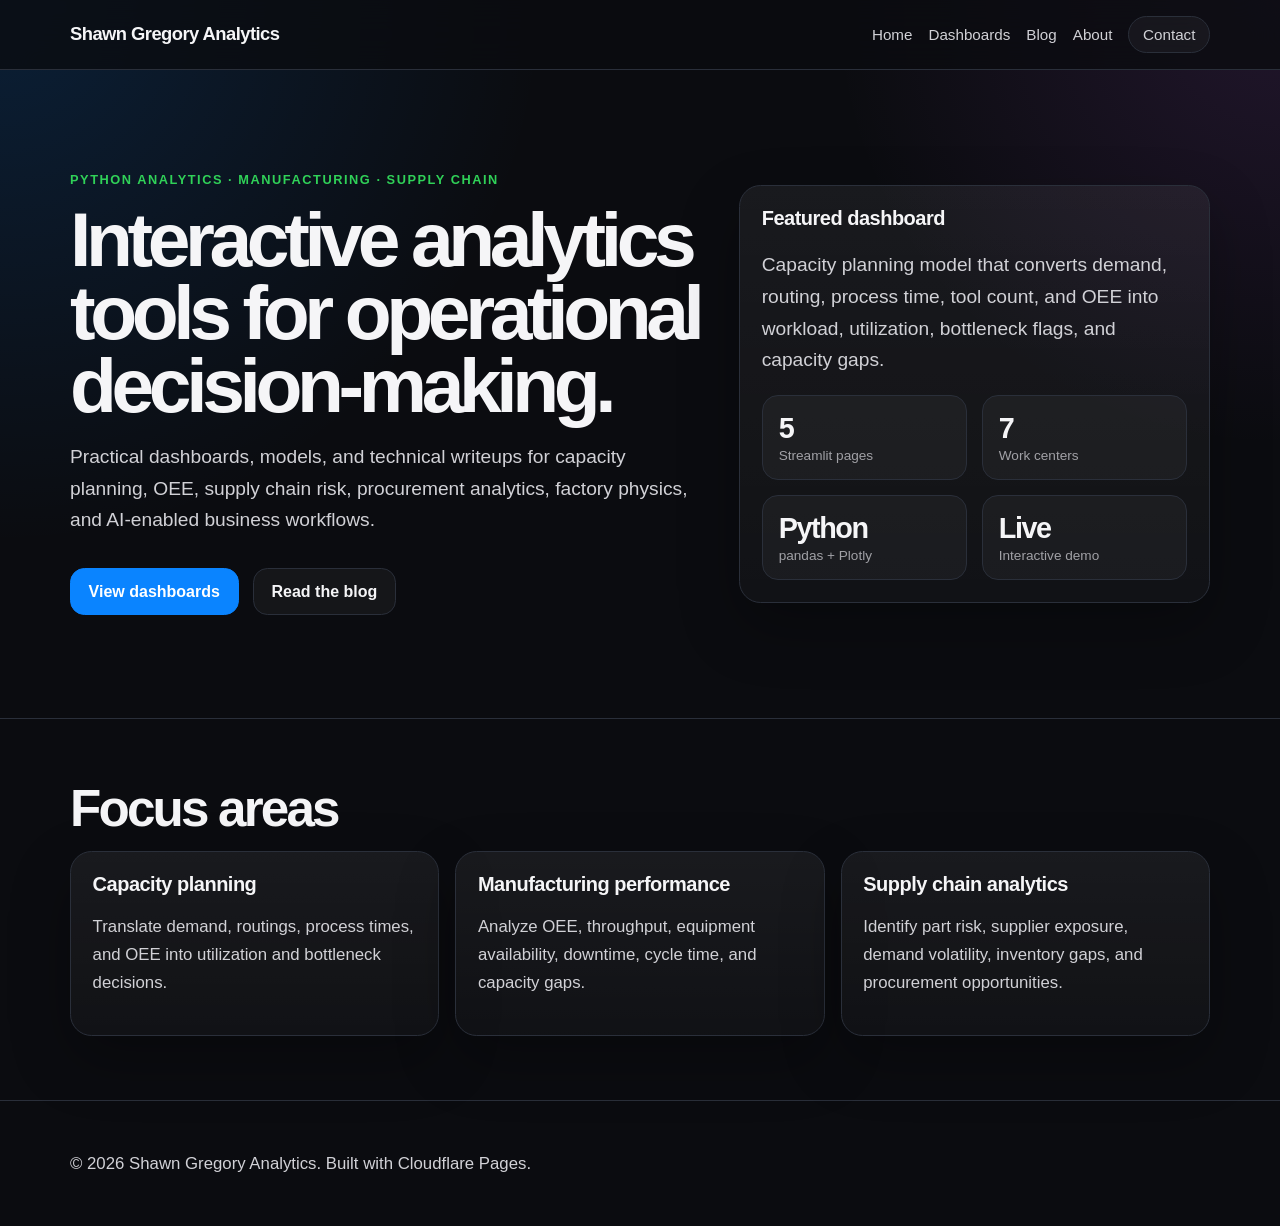
==== index.html @ cc448e8a "Create Cloudflare Pages website" ====
<!DOCTYPE html>
<html lang="en">
<head>
  <meta charset="UTF-8" />
  <meta name="viewport" content="width=device-width, initial-scale=1.0" />
  <title>Shawn Gregory Analytics</title>
  <meta name="description" content="Interactive Python dashboards for manufacturing, supply chain, capacity planning, and operational analytics." />
  <link rel="stylesheet" href="/assets/styles.css" />
</head>
<body>
  <header class="site-header">
  <nav class="nav">
    <a class="brand" href="/">Shawn Gregory Analytics</a>
    <div class="nav-links">
      <a href="/">Home</a>
      <a href="/dashboards.html">Dashboards</a>
      <a href="/blog.html">Blog</a>
      <a href="/about.html">About</a>
      <a class="nav-cta" href="/contact.html">Contact</a>
    </div>
  </nav>
</header>

  <main>
    <section class="container hero">
      <div>
        <div class="eyebrow">Python analytics · Manufacturing · Supply chain</div>
        <h1>Interactive analytics tools for operational decision-making.</h1>
        <p>
          Practical dashboards, models, and technical writeups for capacity planning,
          OEE, supply chain risk, procurement analytics, factory physics, and AI-enabled
          business workflows.
        </p>
        <div class="actions">
          <a class="button primary" href="/dashboards.html">View dashboards</a>
          <a class="button secondary" href="/blog.html">Read the blog</a>
        </div>
      </div>

      <aside class="card hero-card">
        <h3>Featured dashboard</h3>
        <p>
          Capacity planning model that converts demand, routing, process time,
          tool count, and OEE into workload, utilization, bottleneck flags, and
          capacity gaps.
        </p>
        <div class="metric-grid">
          <div class="metric">
            <div class="value">5</div>
            <div class="label">Streamlit pages</div>
          </div>
          <div class="metric">
            <div class="value">7</div>
            <div class="label">Work centers</div>
          </div>
          <div class="metric">
            <div class="value">Python</div>
            <div class="label">pandas + Plotly</div>
          </div>
          <div class="metric">
            <div class="value">Live</div>
            <div class="label">Interactive demo</div>
          </div>
        </div>
      </aside>
    </section>

    <section class="section">
      <div class="container">
        <h2>Focus areas</h2>
        <div class="grid-3">
          <article class="card">
            <h3>Capacity planning</h3>
            <p>Translate demand, routings, process times, and OEE into utilization and bottleneck decisions.</p>
          </article>
          <article class="card">
            <h3>Manufacturing performance</h3>
            <p>Analyze OEE, throughput, equipment availability, downtime, cycle time, and capacity gaps.</p>
          </article>
          <article class="card">
            <h3>Supply chain analytics</h3>
            <p>Identify part risk, supplier exposure, demand volatility, inventory gaps, and procurement opportunities.</p>
          </article>
        </div>
      </div>
    </section>
  </main>

  <footer class="site-footer">
  <div class="container">
    <p>© <span data-year></span> Shawn Gregory Analytics. Built with Cloudflare Pages.</p>
  </div>
</footer>
<script src="/assets/script.js"></script>
</body>
</html>
---- assets/styles.css ----
:root {
  --bg: #0b0c10;
  --panel: #11131a;
  --panel-2: #161a22;
  --border: #2a2f3a;
  --text: #f5f5f7;
  --muted: #a1a1a6;
  --muted-2: #d1d1d6;
  --blue: #0a84ff;
  --green: #30d158;
  --orange: #ff9f0a;
  --red: #ff453a;
  --purple: #bf5af2;
  --shadow: 0 24px 60px rgba(0, 0, 0, 0.28);
}

* {
  box-sizing: border-box;
}

body {
  margin: 0;
  font-family: Arial, Helvetica, sans-serif;
  background:
    radial-gradient(circle at top left, rgba(10, 132, 255, 0.16), transparent 34rem),
    radial-gradient(circle at top right, rgba(191, 90, 242, 0.12), transparent 28rem),
    var(--bg);
  color: var(--text);
}

a {
  color: inherit;
}

.site-header {
  position: sticky;
  top: 0;
  z-index: 100;
  backdrop-filter: blur(18px);
  background: rgba(11, 12, 16, 0.78);
  border-bottom: 1px solid var(--border);
}

.nav {
  max-width: 1180px;
  margin: 0 auto;
  padding: 1rem 1.25rem;
  display: flex;
  align-items: center;
  justify-content: space-between;
  gap: 1.25rem;
}

.brand {
  text-decoration: none;
  font-weight: 800;
  letter-spacing: -0.03em;
  font-size: 1.15rem;
}

.nav-links {
  display: flex;
  gap: 1rem;
  align-items: center;
}

.nav-links a {
  color: var(--muted-2);
  text-decoration: none;
  font-size: 0.95rem;
}

.nav-links a:hover {
  color: var(--text);
}

.nav-cta {
  border: 1px solid var(--border);
  border-radius: 999px;
  padding: 0.55rem 0.85rem;
  background: rgba(255, 255, 255, 0.04);
}

.container {
  max-width: 1180px;
  margin: 0 auto;
  padding: 4rem 1.25rem;
}

.hero {
  display: grid;
  grid-template-columns: minmax(0, 1.15fr) minmax(320px, 0.85fr);
  gap: 2rem;
  align-items: center;
  min-height: 72vh;
}

.eyebrow {
  color: var(--green);
  font-weight: 700;
  text-transform: uppercase;
  letter-spacing: 0.12em;
  font-size: 0.8rem;
}

h1 {
  font-size: clamp(2.6rem, 6vw, 5.2rem);
  line-height: 0.95;
  letter-spacing: -0.07em;
  margin: 1rem 0;
}

h2 {
  font-size: clamp(2rem, 4vw, 3.25rem);
  line-height: 1.02;
  letter-spacing: -0.055em;
  margin: 0 0 1rem;
}

h3 {
  font-size: 1.25rem;
  letter-spacing: -0.025em;
  margin: 0 0 0.5rem;
}

p {
  color: var(--muted-2);
  font-size: 1.05rem;
  line-height: 1.65;
}

.hero p {
  font-size: 1.2rem;
  max-width: 760px;
}

.actions {
  display: flex;
  flex-wrap: wrap;
  gap: 0.9rem;
  margin-top: 2rem;
}

.button {
  display: inline-flex;
  align-items: center;
  justify-content: center;
  border-radius: 0.9rem;
  padding: 0.85rem 1.1rem;
  text-decoration: none;
  font-weight: 800;
  border: 1px solid var(--border);
}

.button.primary {
  background: var(--blue);
  border-color: var(--blue);
  color: white;
}

.button.secondary {
  background: rgba(255, 255, 255, 0.04);
  color: var(--text);
}

.card {
  background: linear-gradient(180deg, rgba(255,255,255,0.06), rgba(255,255,255,0.025));
  border: 1px solid var(--border);
  border-radius: 1.35rem;
  padding: 1.35rem;
  box-shadow: var(--shadow);
}

.hero-card {
  min-height: 340px;
}

.metric-grid {
  display: grid;
  grid-template-columns: repeat(2, minmax(0, 1fr));
  gap: 0.9rem;
  margin-top: 1.2rem;
}

.metric {
  background: rgba(255, 255, 255, 0.04);
  border: 1px solid var(--border);
  border-radius: 1rem;
  padding: 1rem;
}

.metric .value {
  font-size: 1.8rem;
  font-weight: 900;
  letter-spacing: -0.05em;
}

.metric .label {
  color: var(--muted);
  font-size: 0.85rem;
  margin-top: 0.2rem;
}

.section {
  border-top: 1px solid var(--border);
}

.grid-3 {
  display: grid;
  grid-template-columns: repeat(3, minmax(0, 1fr));
  gap: 1rem;
}

.grid-2 {
  display: grid;
  grid-template-columns: repeat(2, minmax(0, 1fr));
  gap: 1rem;
}

.tag-list {
  display: flex;
  flex-wrap: wrap;
  gap: 0.5rem;
  margin-top: 1rem;
}

.tag {
  border: 1px solid var(--border);
  border-radius: 999px;
  color: var(--muted-2);
  background: rgba(255, 255, 255, 0.035);
  padding: 0.35rem 0.65rem;
  font-size: 0.85rem;
}

.dashboard-header {
  padding-bottom: 1rem;
}

.app-frame {
  width: 100%;
  height: min(92vh, 980px);
  border: 1px solid var(--border);
  border-radius: 1.2rem;
  overflow: hidden;
  background: var(--panel-2);
  box-shadow: var(--shadow);
}

.app-frame iframe {
  width: 100%;
  height: 100%;
  border: none;
}

.notice {
  border-left: 4px solid var(--blue);
  background: rgba(10, 132, 255, 0.08);
  padding: 1rem;
  border-radius: 0.8rem;
  color: var(--muted-2);
}

.post-list {
  display: grid;
  gap: 1rem;
}

.post-link {
  display: block;
  text-decoration: none;
}

.site-footer {
  border-top: 1px solid var(--border);
  color: var(--muted);
}

.site-footer .container {
  padding-top: 2rem;
  padding-bottom: 2rem;
}

@media (max-width: 850px) {
  .hero,
  .grid-3,
  .grid-2 {
    grid-template-columns: 1fr;
  }

  .nav {
    align-items: flex-start;
    flex-direction: column;
  }

  .nav-links {
    flex-wrap: wrap;
  }

  .container {
    padding-top: 2.5rem;
    padding-bottom: 2.5rem;
  }

  .app-frame {
    height: 760px;
  }
}
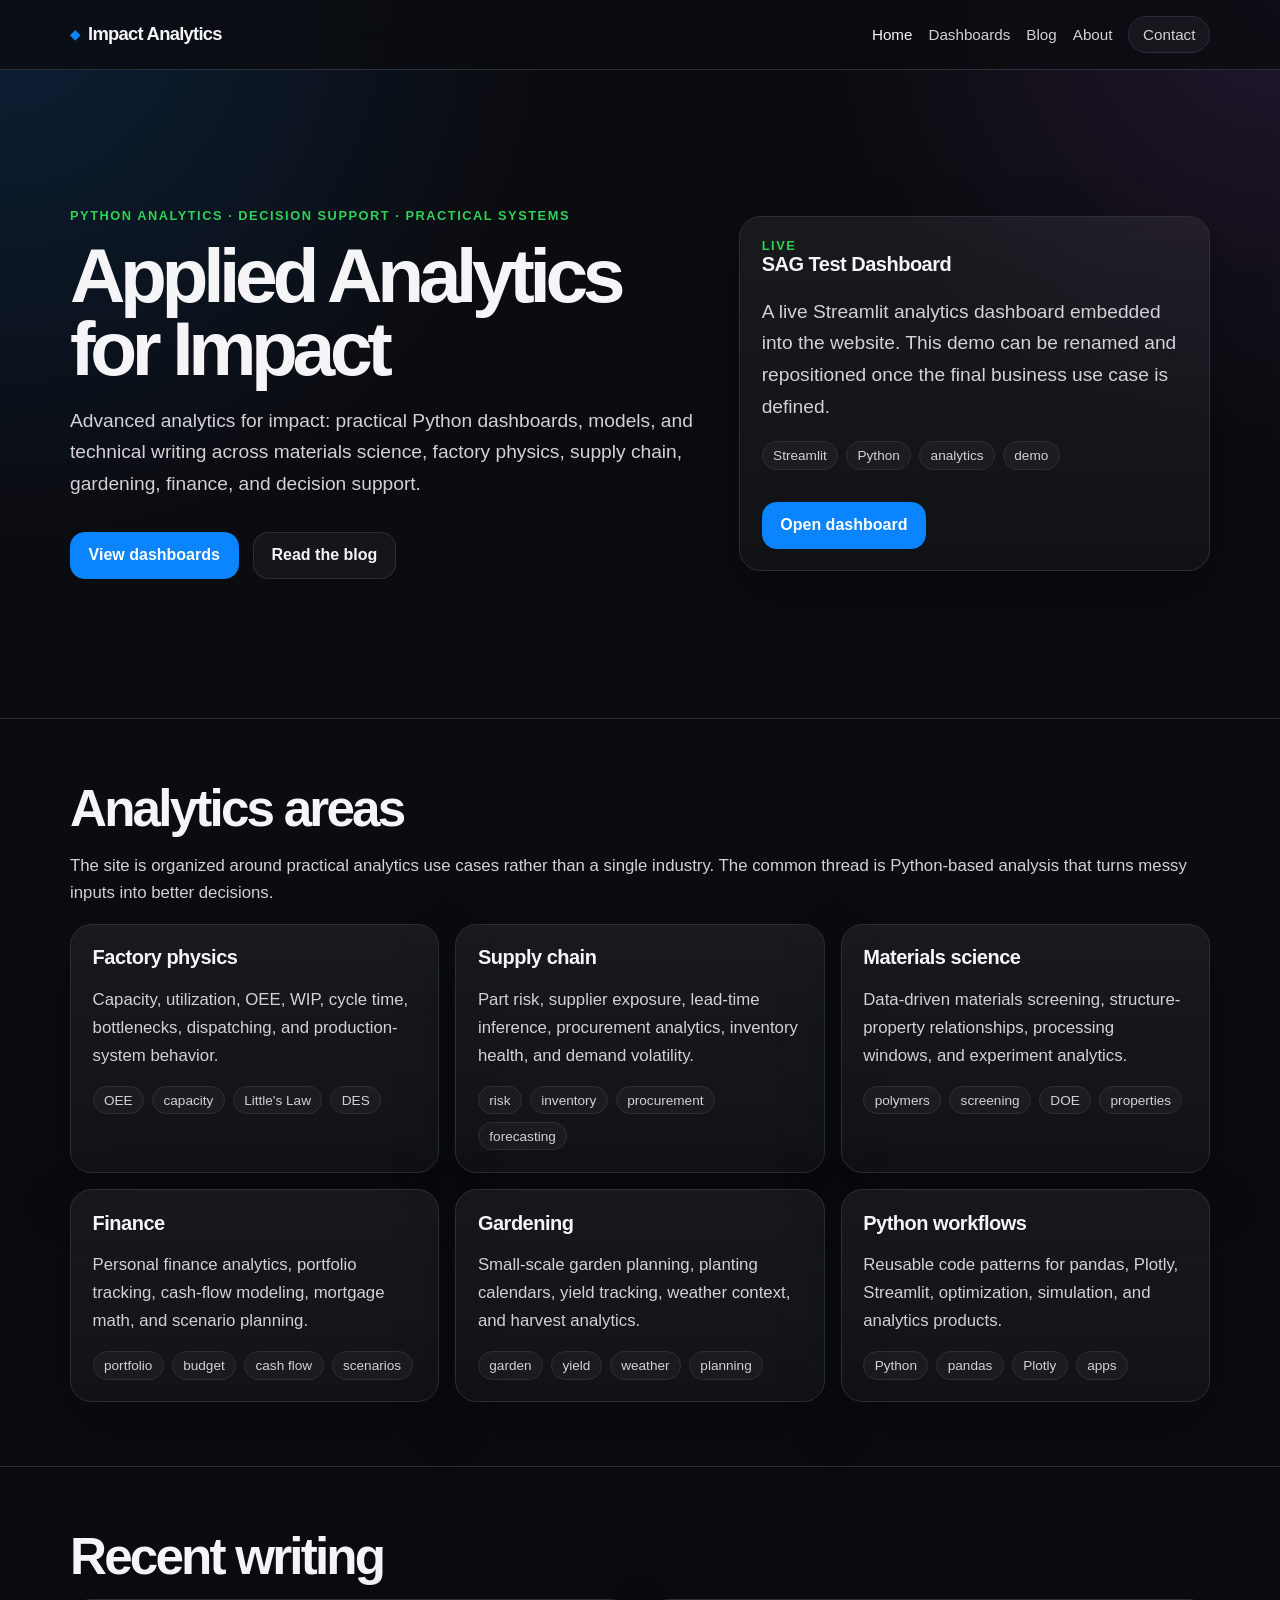
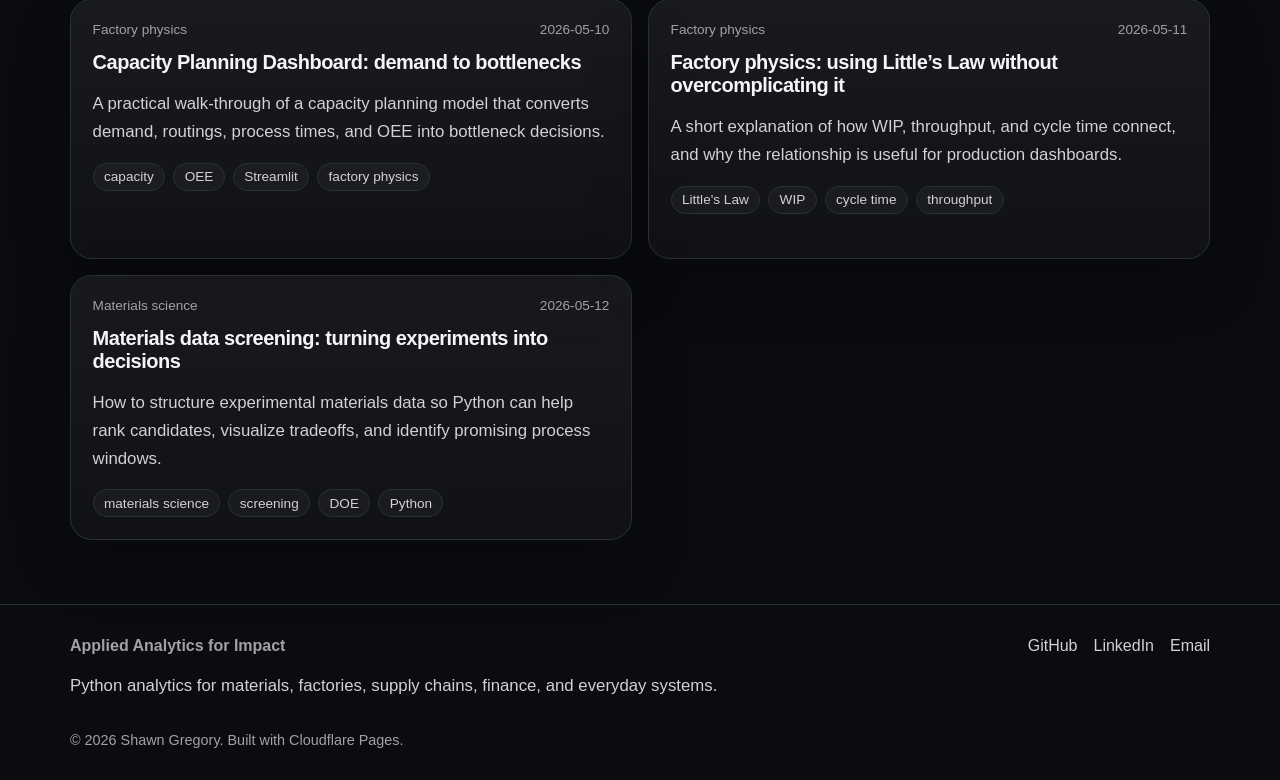
==== commit 0d2f2afa: "Refactor website with reusable dashboard and blog system" ====
--- a/index.html
+++ b/index.html
@@ -3,94 +3,50 @@
 <head>
   <meta charset="UTF-8" />
   <meta name="viewport" content="width=device-width, initial-scale=1.0" />
-  <title>Shawn Gregory Analytics</title>
-  <meta name="description" content="Interactive Python dashboards for manufacturing, supply chain, capacity planning, and operational analytics." />
+  <title>Applied Analytics for Impact</title>
+  <meta name="description" content="Python analytics for materials science, factory physics, supply chain, gardening, finance, and decision support." />
   <link rel="stylesheet" href="/assets/styles.css" />
+  <script src="/assets/config.js" defer></script>
+  <script src="/assets/layout.js" defer></script>
 </head>
 <body>
-  <header class="site-header">
-  <nav class="nav">
-    <a class="brand" href="/">Shawn Gregory Analytics</a>
-    <div class="nav-links">
-      <a href="/">Home</a>
-      <a href="/dashboards.html">Dashboards</a>
-      <a href="/blog.html">Blog</a>
-      <a href="/about.html">About</a>
-      <a class="nav-cta" href="/contact.html">Contact</a>
-    </div>
-  </nav>
-</header>
-
+  <div id="site-header"></div>
+  
   <main>
     <section class="container hero">
       <div>
-        <div class="eyebrow">Python analytics · Manufacturing · Supply chain</div>
-        <h1>Interactive analytics tools for operational decision-making.</h1>
-        <p>
-          Practical dashboards, models, and technical writeups for capacity planning,
-          OEE, supply chain risk, procurement analytics, factory physics, and AI-enabled
-          business workflows.
+        <div class="eyebrow">Python analytics · Decision support · Practical systems</div>
+        <h1 data-site-title>Applied Analytics for Impact</h1>
+        <p data-site-tagline>
+          Python analytics for materials, factories, supply chains, finance, and everyday systems.
         </p>
         <div class="actions">
           <a class="button primary" href="/dashboards.html">View dashboards</a>
           <a class="button secondary" href="/blog.html">Read the blog</a>
         </div>
       </div>
-
-      <aside class="card hero-card">
-        <h3>Featured dashboard</h3>
-        <p>
-          Capacity planning model that converts demand, routing, process time,
-          tool count, and OEE into workload, utilization, bottleneck flags, and
-          capacity gaps.
-        </p>
-        <div class="metric-grid">
-          <div class="metric">
-            <div class="value">5</div>
-            <div class="label">Streamlit pages</div>
-          </div>
-          <div class="metric">
-            <div class="value">7</div>
-            <div class="label">Work centers</div>
-          </div>
-          <div class="metric">
-            <div class="value">Python</div>
-            <div class="label">pandas + Plotly</div>
-          </div>
-          <div class="metric">
-            <div class="value">Live</div>
-            <div class="label">Interactive demo</div>
-          </div>
-        </div>
-      </aside>
+      <aside data-featured-dashboard></aside>
     </section>
 
     <section class="section">
       <div class="container">
-        <h2>Focus areas</h2>
-        <div class="grid-3">
-          <article class="card">
-            <h3>Capacity planning</h3>
-            <p>Translate demand, routings, process times, and OEE into utilization and bottleneck decisions.</p>
-          </article>
-          <article class="card">
-            <h3>Manufacturing performance</h3>
-            <p>Analyze OEE, throughput, equipment availability, downtime, cycle time, and capacity gaps.</p>
-          </article>
-          <article class="card">
-            <h3>Supply chain analytics</h3>
-            <p>Identify part risk, supplier exposure, demand volatility, inventory gaps, and procurement opportunities.</p>
-          </article>
-        </div>
+        <h2>Analytics areas</h2>
+        <p>
+          The site is organized around practical analytics use cases rather than a single industry.
+          The common thread is Python-based analysis that turns messy inputs into better decisions.
+        </p>
+        <div class="grid-3" data-content-pillars></div>
+      </div>
+    </section>
+
+    <section class="section">
+      <div class="container">
+        <h2>Recent writing</h2>
+        <div class="listing-grid" data-recent-posts></div>
       </div>
     </section>
   </main>
 
-  <footer class="site-footer">
-  <div class="container">
-    <p>© <span data-year></span> Shawn Gregory Analytics. Built with Cloudflare Pages.</p>
-  </div>
-</footer>
-<script src="/assets/script.js"></script>
+  <div id="site-footer"></div>
 </body>
 </html>
--- a/assets/styles.css
+++ b/assets/styles.css
@@ -9,14 +9,10 @@
   --blue: #0a84ff;
   --green: #30d158;
   --orange: #ff9f0a;
-  --red: #ff453a;
-  --purple: #bf5af2;
   --shadow: 0 24px 60px rgba(0, 0, 0, 0.28);
 }
 
-* {
-  box-sizing: border-box;
-}
+* { box-sizing: border-box; }
 
 body {
   margin: 0;
@@ -28,8 +24,13 @@
   color: var(--text);
 }
 
-a {
-  color: inherit;
+a { color: inherit; }
+
+code {
+  color: #ffffff;
+  background: rgba(255, 255, 255, 0.08);
+  padding: 0.1rem 0.25rem;
+  border-radius: 0.25rem;
 }
 
 .site-header {
@@ -53,26 +54,19 @@
 
 .brand {
   text-decoration: none;
-  font-weight: 800;
-  letter-spacing: -0.03em;
+  font-weight: 900;
+  letter-spacing: -0.04em;
   font-size: 1.15rem;
-}
-
-.nav-links {
   display: flex;
-  gap: 1rem;
-  align-items: center;
-}
-
-.nav-links a {
-  color: var(--muted-2);
-  text-decoration: none;
-  font-size: 0.95rem;
-}
-
-.nav-links a:hover {
-  color: var(--text);
-}
+  align-items: center;
+  gap: 0.55rem;
+}
+
+.brand-mark { color: var(--blue); font-size: 0.8rem; }
+
+.nav-links { display: flex; gap: 1rem; align-items: center; }
+.nav-links a { color: var(--muted-2); text-decoration: none; font-size: 0.95rem; }
+.nav-links a:hover, .nav-links a.active { color: var(--text); }
 
 .nav-cta {
   border: 1px solid var(--border);
@@ -81,11 +75,16 @@
   background: rgba(255, 255, 255, 0.04);
 }
 
-.container {
-  max-width: 1180px;
-  margin: 0 auto;
-  padding: 4rem 1.25rem;
-}
+.menu-button {
+  display: none;
+  color: var(--text);
+  background: rgba(255, 255, 255, 0.04);
+  border: 1px solid var(--border);
+  border-radius: 999px;
+  padding: 0.55rem 0.85rem;
+}
+
+.container { max-width: 1180px; margin: 0 auto; padding: 4rem 1.25rem; }
 
 .hero {
   display: grid;
@@ -95,9 +94,9 @@
   min-height: 72vh;
 }
 
-.eyebrow {
+.eyebrow, .card-kicker {
   color: var(--green);
-  font-weight: 700;
+  font-weight: 800;
   text-transform: uppercase;
   letter-spacing: 0.12em;
   font-size: 0.8rem;
@@ -117,29 +116,12 @@
   margin: 0 0 1rem;
 }
 
-h3 {
-  font-size: 1.25rem;
-  letter-spacing: -0.025em;
-  margin: 0 0 0.5rem;
-}
-
-p {
-  color: var(--muted-2);
-  font-size: 1.05rem;
-  line-height: 1.65;
-}
-
-.hero p {
-  font-size: 1.2rem;
-  max-width: 760px;
-}
-
-.actions {
-  display: flex;
-  flex-wrap: wrap;
-  gap: 0.9rem;
-  margin-top: 2rem;
-}
+h3 { font-size: 1.25rem; letter-spacing: -0.025em; margin: 0 0 0.5rem; }
+
+p { color: var(--muted-2); font-size: 1.05rem; line-height: 1.65; }
+.lede, .hero p { font-size: 1.2rem; max-width: 820px; }
+
+.actions { display: flex; flex-wrap: wrap; gap: 0.9rem; margin-top: 2rem; }
 
 .button {
   display: inline-flex;
@@ -152,16 +134,8 @@
   border: 1px solid var(--border);
 }
 
-.button.primary {
-  background: var(--blue);
-  border-color: var(--blue);
-  color: white;
-}
-
-.button.secondary {
-  background: rgba(255, 255, 255, 0.04);
-  color: var(--text);
-}
+.button.primary { background: var(--blue); border-color: var(--blue); color: white; }
+.button.secondary { background: rgba(255, 255, 255, 0.04); color: var(--text); }
 
 .card {
   background: linear-gradient(180deg, rgba(255,255,255,0.06), rgba(255,255,255,0.025));
@@ -171,59 +145,29 @@
   box-shadow: var(--shadow);
 }
 
-.hero-card {
-  min-height: 340px;
-}
-
-.metric-grid {
-  display: grid;
-  grid-template-columns: repeat(2, minmax(0, 1fr));
-  gap: 0.9rem;
-  margin-top: 1.2rem;
-}
-
-.metric {
-  background: rgba(255, 255, 255, 0.04);
-  border: 1px solid var(--border);
-  border-radius: 1rem;
-  padding: 1rem;
-}
-
-.metric .value {
-  font-size: 1.8rem;
-  font-weight: 900;
-  letter-spacing: -0.05em;
-}
-
-.metric .label {
+.hero-card { min-height: 340px; }
+.section { border-top: 1px solid var(--border); }
+
+.grid-3 { display: grid; grid-template-columns: repeat(3, minmax(0, 1fr)); gap: 1rem; }
+.grid-2 { display: grid; grid-template-columns: repeat(2, minmax(0, 1fr)); gap: 1rem; margin-bottom: 1rem; }
+.listing-grid { display: grid; grid-template-columns: repeat(2, minmax(0, 1fr)); gap: 1rem; }
+.listing-card { min-height: 260px; }
+
+.listing-meta {
+  display: flex;
+  align-items: center;
+  justify-content: space-between;
+  gap: 0.75rem;
   color: var(--muted);
   font-size: 0.85rem;
-  margin-top: 0.2rem;
-}
-
-.section {
-  border-top: 1px solid var(--border);
-}
-
-.grid-3 {
-  display: grid;
-  grid-template-columns: repeat(3, minmax(0, 1fr));
-  gap: 1rem;
-}
-
-.grid-2 {
-  display: grid;
-  grid-template-columns: repeat(2, minmax(0, 1fr));
-  gap: 1rem;
-}
-
-.tag-list {
-  display: flex;
-  flex-wrap: wrap;
-  gap: 0.5rem;
-  margin-top: 1rem;
-}
-
+  margin-bottom: 0.85rem;
+}
+
+.status { border: 1px solid var(--border); border-radius: 999px; padding: 0.25rem 0.55rem; }
+.status.live { color: var(--green); }
+.status.planned { color: var(--orange); }
+
+.tag-list { display: flex; flex-wrap: wrap; gap: 0.5rem; margin-top: 1rem; }
 .tag {
   border: 1px solid var(--border);
   border-radius: 999px;
@@ -233,9 +177,7 @@
   font-size: 0.85rem;
 }
 
-.dashboard-header {
-  padding-bottom: 1rem;
-}
+.dashboard-header { padding-bottom: 1rem; }
 
 .app-frame {
   width: 100%;
@@ -245,64 +187,95 @@
   overflow: hidden;
   background: var(--panel-2);
   box-shadow: var(--shadow);
-}
-
-.app-frame iframe {
-  width: 100%;
-  height: 100%;
-  border: none;
-}
-
-.notice {
+  margin-top: 1rem;
+}
+
+.app-frame iframe { width: 100%; height: 100%; border: none; }
+
+.notice, .callout {
   border-left: 4px solid var(--blue);
   background: rgba(10, 132, 255, 0.08);
   padding: 1rem;
   border-radius: 0.8rem;
   color: var(--muted-2);
-}
-
-.post-list {
-  display: grid;
-  gap: 1rem;
-}
-
-.post-link {
-  display: block;
-  text-decoration: none;
-}
-
-.site-footer {
+  margin: 1.5rem 0;
+  line-height: 1.65;
+}
+
+.post-link { display: block; text-decoration: none; }
+.article { max-width: 860px; }
+.article-section { border-top: 1px solid var(--border); padding-top: 2rem; margin-top: 2rem; }
+
+.article-figure {
+  margin: 2rem 0;
+  border: 1px solid var(--border);
+  border-radius: 1.2rem;
+  overflow: hidden;
+  background: var(--panel-2);
+  box-shadow: var(--shadow);
+}
+
+.article-figure img { display: block; width: 100%; height: auto; }
+.article-figure figcaption {
+  color: var(--muted);
+  font-size: 0.9rem;
+  line-height: 1.5;
+  padding: 0.85rem 1rem;
   border-top: 1px solid var(--border);
-  color: var(--muted);
-}
-
-.site-footer .container {
-  padding-top: 2rem;
-  padding-bottom: 2rem;
-}
+}
+
+.code-block {
+  margin: 2rem 0;
+  border: 1px solid var(--border);
+  border-radius: 1rem;
+  overflow: hidden;
+  background: #050609;
+  box-shadow: var(--shadow);
+}
+
+.code-label {
+  padding: 0.65rem 1rem;
+  color: var(--muted-2);
+  background: rgba(255, 255, 255, 0.06);
+  border-bottom: 1px solid var(--border);
+  font-size: 0.85rem;
+  font-weight: 700;
+  text-transform: uppercase;
+  letter-spacing: 0.08em;
+}
+
+.code-block pre { margin: 0; padding: 1rem; overflow-x: auto; }
+.code-block code {
+  background: transparent;
+  color: #f5f5f7;
+  padding: 0;
+  font-family: Consolas, Monaco, "Courier New", monospace;
+  font-size: 0.95rem;
+  line-height: 1.6;
+}
+
+.article-list, .clean-list { color: var(--muted-2); line-height: 1.8; margin-bottom: 0; }
+
+.site-footer { border-top: 1px solid var(--border); color: var(--muted); }
+.footer-grid { display: flex; justify-content: space-between; gap: 1rem; padding-top: 2rem; padding-bottom: 1rem; }
+.footer-links { display: flex; gap: 1rem; flex-wrap: wrap; }
+.footer-links a { color: var(--muted-2); text-decoration: none; }
+.footer-bottom { padding-top: 0; padding-bottom: 2rem; color: var(--muted); font-size: 0.9rem; }
 
 @media (max-width: 850px) {
-  .hero,
-  .grid-3,
-  .grid-2 {
-    grid-template-columns: 1fr;
+  .hero, .grid-3, .grid-2, .listing-grid, .footer-grid { grid-template-columns: 1fr; display: grid; }
+  .nav { align-items: stretch; }
+  .menu-button { display: inline-flex; justify-self: end; }
+  .nav-links {
+    display: none;
+    grid-column: 1 / -1;
+    flex-direction: column;
+    align-items: flex-start;
+    border-top: 1px solid var(--border);
+    padding-top: 1rem;
   }
-
-  .nav {
-    align-items: flex-start;
-    flex-direction: column;
-  }
-
-  .nav-links {
-    flex-wrap: wrap;
-  }
-
-  .container {
-    padding-top: 2.5rem;
-    padding-bottom: 2.5rem;
-  }
-
-  .app-frame {
-    height: 760px;
-  }
-}
+  .nav-links.open { display: flex; }
+  .container { padding-top: 2.5rem; padding-bottom: 2.5rem; }
+  .app-frame { height: 760px; }
+  h1 { font-size: clamp(2.4rem, 14vw, 4rem); }
+}
